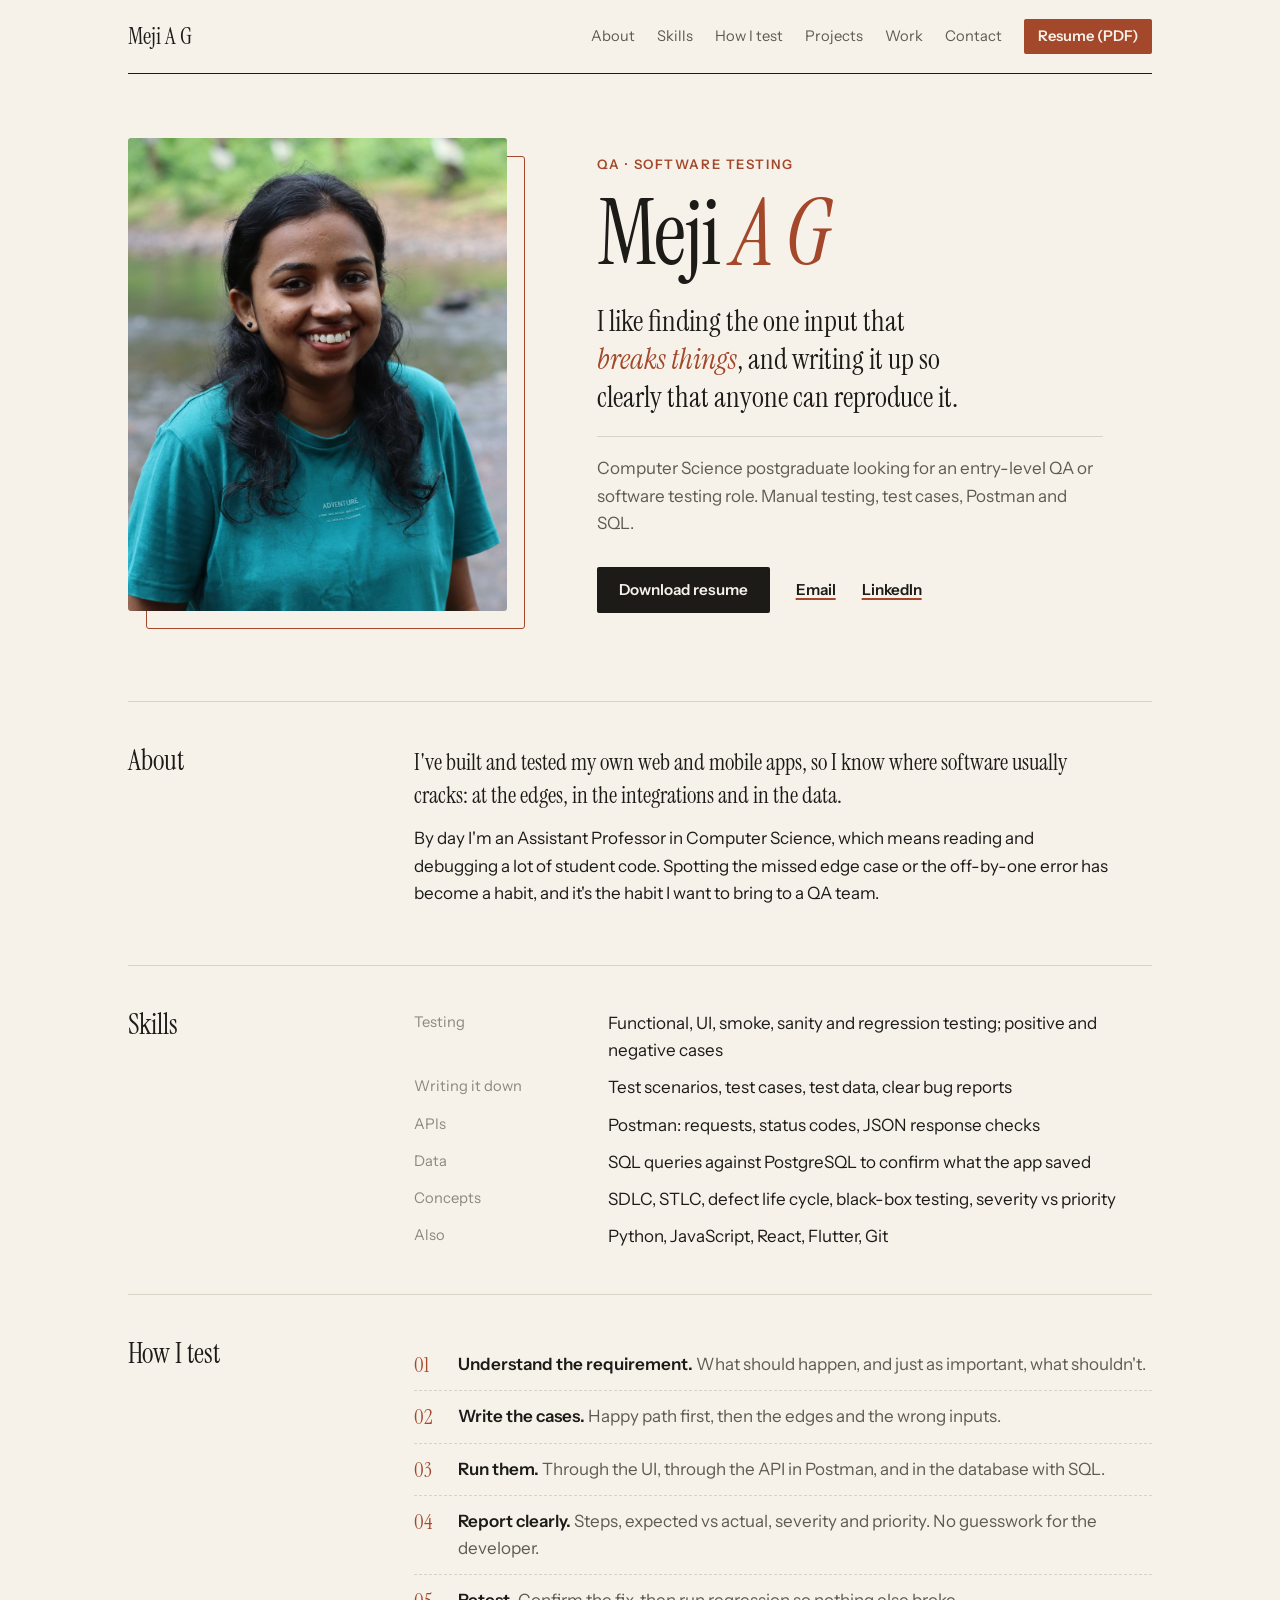
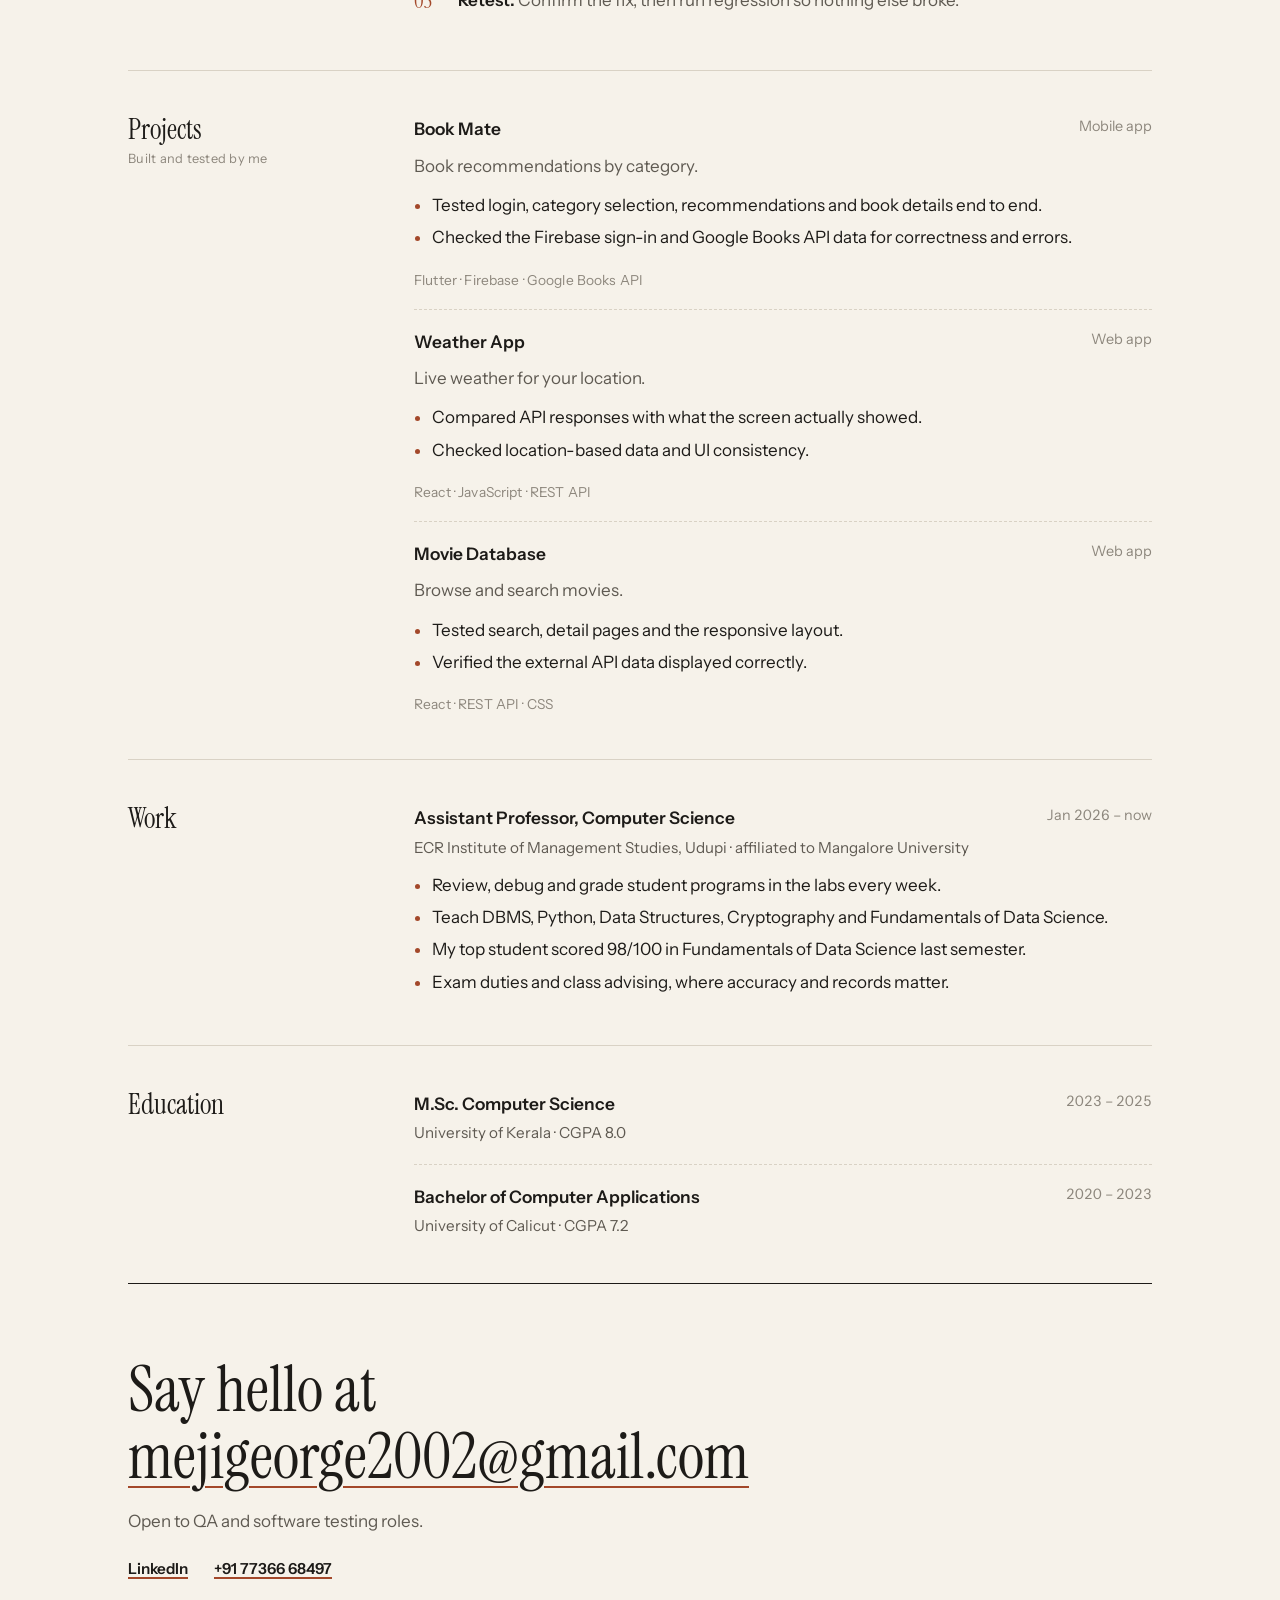
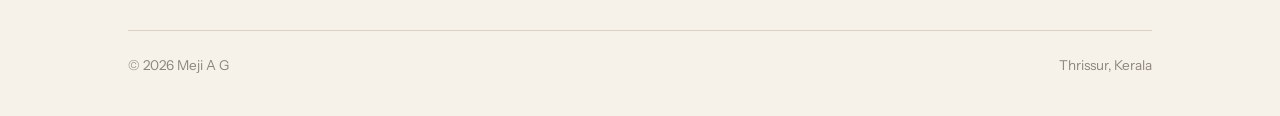
==== portfolio/qa/index.html @ 7266abde "Add portfolio site" ====
<!doctype html>
<html lang="en">
<head>
<meta charset="utf-8">
<meta name="viewport" content="width=device-width, initial-scale=1">
<title>Meji A G — QA / Software Tester</title>
<meta name="description" content="Meji A G: manual testing, test cases, bug reporting and API testing with Postman.">
<meta property="og:title" content="Meji A G — QA / Software Tester">
<meta property="og:description" content="Meji A G: manual testing, test cases, bug reporting and API testing with Postman.">
<meta property="og:image" content="../assets/img/meji.jpg">
<link rel="preconnect" href="https://fonts.googleapis.com">
<link rel="preconnect" href="https://fonts.gstatic.com" crossorigin>
<link href="https://fonts.googleapis.com/css2?family=Instrument+Sans:wght@400;600&family=Instrument+Serif:ital@0;1&display=swap" rel="stylesheet">
<link rel="stylesheet" href="../assets/style.css">
</head>
<body data-role="qa">
<div class="page">

<header class="top">
  <a class="name" href="../">Meji A G</a>
  <nav><a href="#about">About</a><a href="#skills">Skills</a><a href="#process">How I test</a><a href="#projects">Projects</a><a href="#work">Work</a><a href="#contact">Contact</a><a class="cv" href="Meji_A_G_QA_Resume.pdf" download>Resume (PDF)</a></nav>
</header>

<section class="intro">
  <figure>
    <img src="../assets/img/meji.jpg" alt="Meji A G smiling, standing outdoors by a river" width="960" height="1200">
  </figure>
  <div>
    <div class="role-line">QA &middot; Software Testing</div>
    <h1>Meji <i>A&nbsp;G</i></h1>
    <p class="say">I like finding the one input that <i>breaks things</i>, and writing it up so clearly that anyone can reproduce it.</p>
    <p class="plain">Computer Science postgraduate looking for an entry-level QA or software testing role. Manual testing, test cases, Postman and SQL.</p>
    <div class="links">
      <a class="solid" href="Meji_A_G_QA_Resume.pdf" download>Download resume</a>
      <a href="mailto:mejigeorge2002@gmail.com">Email</a>
      <a href="https://www.linkedin.com/in/meji-a-g-a272aa200/" target="_blank" rel="noopener">LinkedIn</a>
    </div>
  </div>
</section>

<section class="row" id="about">
  <h2>About</h2>
  <div class="body">
      <p class="lede">I've built and tested my own web and mobile apps, so I know where software usually cracks: at the edges, in the integrations and in the data.</p>
      <p>By day I'm an Assistant Professor in Computer Science, which means reading and debugging a lot of student code. Spotting the missed edge case or the off-by-one error has become a habit, and it's the habit I want to bring to a QA team.</p></div>
</section>

<section class="row" id="skills">
  <h2>Skills</h2>
  <div class="body"><dl class="skills"><dt>Testing</dt><dd>Functional, UI, smoke, sanity and regression testing; positive and negative cases</dd><dt>Writing it down</dt><dd>Test scenarios, test cases, test data, clear bug reports</dd><dt>APIs</dt><dd>Postman: requests, status codes, JSON response checks</dd><dt>Data</dt><dd>SQL queries against PostgreSQL to confirm what the app saved</dd><dt>Concepts</dt><dd>SDLC, STLC, defect life cycle, black-box testing, severity vs priority</dd><dt>Also</dt><dd>Python, JavaScript, React, Flutter, Git</dd></dl></div>
</section>

<section class="row" id="process">
  <h2>How I test</h2>
  <div class="body"><ol class="numbered"><li><div><b>Understand the requirement.</b> <span>What should happen, and just as important, what shouldn't.</span></div></li><li><div><b>Write the cases.</b> <span>Happy path first, then the edges and the wrong inputs.</span></div></li><li><div><b>Run them.</b> <span>Through the UI, through the API in Postman, and in the database with SQL.</span></div></li><li><div><b>Report clearly.</b> <span>Steps, expected vs actual, severity and priority. No guesswork for the developer.</span></div></li><li><div><b>Retest.</b> <span>Confirm the fix, then run regression so nothing else broke.</span></div></li></ol></div>
</section>

<section class="row" id="projects">
  <h2>Projects<small>Built and tested by me</small></h2>
  <div class="body"><div class="entry"><h3>Book Mate</h3><span class="when">Mobile app</span><div class="detail"><p>Book recommendations by category.</p></div><ul><li>Tested login, category selection, recommendations and book details end to end.</li><li>Checked the Firebase sign-in and Google Books API data for correctness and errors.</li></ul><div class="stack">Flutter &middot; Firebase &middot; Google Books API</div></div><div class="entry"><h3>Weather App</h3><span class="when">Web app</span><div class="detail"><p>Live weather for your location.</p></div><ul><li>Compared API responses with what the screen actually showed.</li><li>Checked location-based data and UI consistency.</li></ul><div class="stack">React &middot; JavaScript &middot; REST API</div></div><div class="entry"><h3>Movie Database</h3><span class="when">Web app</span><div class="detail"><p>Browse and search movies.</p></div><ul><li>Tested search, detail pages and the responsive layout.</li><li>Verified the external API data displayed correctly.</li></ul><div class="stack">React &middot; REST API &middot; CSS</div></div></div>
</section>

<section class="row" id="work">
  <h2>Work</h2>
  <div class="body"><div class="entry"><h3>Assistant Professor, Computer Science</h3><span class="when">Jan 2026 &ndash; now</span><div class="where">ECR Institute of Management Studies, Udupi &middot; affiliated to Mangalore University</div><ul><li>Review, debug and grade student programs in the labs every week.</li><li>Teach DBMS, Python, Data Structures, Cryptography and Fundamentals of Data Science.</li><li>My top student scored 98/100 in Fundamentals of Data Science last semester.</li><li>Exam duties and class advising, where accuracy and records matter.</li></ul></div></div>
</section>

<section class="row" id="education">
  <h2>Education</h2>
  <div class="body"><div class="entry"><h3>M.Sc. Computer Science</h3><span class="when">2023 &ndash; 2025</span><div class="where">University of Kerala &middot; CGPA 8.0</div></div><div class="entry"><h3>Bachelor of Computer Applications</h3><span class="when">2020 &ndash; 2023</span><div class="where">University of Calicut &middot; CGPA 7.2</div></div></div>
</section>

<section class="contact" id="contact">
  <h2>Say hello at<br><a href="mailto:mejigeorge2002@gmail.com">mejigeorge2002@gmail.com</a></h2>
  <p>Open to QA and software testing roles.</p>
  <div class="links">
    <a href="https://www.linkedin.com/in/meji-a-g-a272aa200/" target="_blank" rel="noopener">LinkedIn</a>
    <a href="tel:+917736668497">+91 77366 68497</a>
  </div>
</section>

<footer><span>&copy; <span class="year"></span> Meji A G</span><span>Thrissur, Kerala</span></footer>
</div>
<script src="../assets/site.js"></script>
</body>
</html>
---- portfolio/assets/style.css ----
/* Meji A G — personal site. One stylesheet for all profiles; accent set by <body data-role> */
:root {
  --paper: #f6f2ea;
  --ink: #1d1b18;
  --soft: #5f5a52;
  --faint: #8d877d;
  --rule: #d9d2c5;
  --accent: #2f5d50;
  --serif: "Instrument Serif", "Iowan Old Style", Georgia, serif;
  --sans: "Instrument Sans", "Helvetica Neue", Arial, sans-serif;
}
body[data-role="qa"]  { --accent: #a3482a; }
body[data-role="swe"] { --accent: #2d4a85; }

@media (prefers-color-scheme: dark) {
  :root { --paper: #171614; --ink: #ece6dc; --soft: #b3ab9f; --faint: #857e73; --rule: #34302b; --accent: #8fc2b1; }
  body[data-role="qa"]  { --accent: #e59473; }
  body[data-role="swe"] { --accent: #9db4ec; }
}

* { box-sizing: border-box; }
html { scroll-behavior: smooth; scroll-padding-top: 96px; }
body {
  margin: 0; background: var(--paper); color: var(--ink);
  font-family: var(--sans); font-size: 17px; line-height: 1.6;
  -webkit-font-smoothing: antialiased;
}
a { color: inherit; text-decoration-color: var(--accent); text-decoration-thickness: 1.5px; text-underline-offset: 3px; }
a:hover { color: var(--accent); }
.page { max-width: 1080px; margin: 0 auto; padding: 0 28px; }

/* ---------- Top bar ---------- */
.top {
  position: sticky; top: 0; z-index: 10; background: var(--paper);
  display: flex; justify-content: space-between; align-items: center; gap: 20px;
  padding: 18px 0; border-bottom: 1px solid var(--ink);
}
.top .name { font-family: var(--serif); font-size: 1.45rem; text-decoration: none; white-space: nowrap; }
.top nav { display: flex; align-items: center; gap: 22px; font-size: .92rem; }
.top nav a { text-decoration: none; color: var(--soft); white-space: nowrap; }
.top nav a:hover { color: var(--accent); }
.top nav a.cv {
  color: var(--paper); background: var(--accent); font-weight: 600;
  padding: 6px 14px; border-radius: 2px;
}
.top nav a.cv:hover { color: var(--paper); background: var(--ink); }

/* ---------- Intro ---------- */
.intro, .landing { display: grid; grid-template-columns: 5fr 7fr; gap: 72px; padding: 64px 0 72px; align-items: center; }
.landing { min-height: calc(100vh - 140px); padding: 40px 0; }
.intro figure, .landing figure { margin: 0 18px 18px 0; position: relative; isolation: isolate; }
/* thin offset frame behind the photo */
.intro figure::before, .landing figure::before {
  content: ""; position: absolute; inset: 18px -18px -18px 18px; z-index: -1;
  border: 1px solid var(--accent); border-radius: 3px;
}
.intro img, .landing img {
  display: block; width: 100%; height: auto; aspect-ratio: 4 / 5; object-fit: cover;
  border-radius: 3px; filter: saturate(.95);
}
.role-line { font-size: .82rem; color: var(--accent); font-weight: 600; letter-spacing: .12em; text-transform: uppercase; margin-bottom: 16px; }
.intro h1, .landing h1 {
  font-family: var(--serif); font-weight: 400; font-size: clamp(3rem, 7.4vw, 5.6rem);
  line-height: .95; letter-spacing: -.02em; margin: 0 0 26px;
}
.intro h1 i, .landing h1 i { color: var(--accent); }
.intro .say, .landing .say { font-family: var(--serif); font-size: clamp(1.35rem, 2.4vw, 1.8rem); line-height: 1.32; margin: 0 0 20px; max-width: 28ch; }
.intro .say i { color: var(--accent); }
.intro p.plain { color: var(--soft); margin: 0 0 30px; max-width: 46ch; padding-top: 18px; border-top: 1px solid var(--rule); }
.links { display: flex; flex-wrap: wrap; align-items: center; gap: 10px 26px; font-size: .95rem; }
.links a { font-weight: 600; }
.links a.solid {
  background: var(--ink); color: var(--paper); text-decoration: none;
  padding: 11px 22px; border-radius: 2px;
}
.links a.solid:hover { background: var(--accent); color: var(--paper); }

/* ---------- Rows: label on the left, content on the right ---------- */
.row { display: grid; grid-template-columns: 3fr 9fr; gap: 40px; padding: 44px 0; border-top: 1px solid var(--rule); }
.row > h2 {
  font-family: var(--serif); font-weight: 400; font-size: 1.75rem; line-height: 1.1; margin: 0;
  position: sticky; top: 100px; align-self: start;
}
.row > h2 small { display: block; font-family: var(--sans); font-size: .8rem; color: var(--faint); margin-top: 6px; letter-spacing: .02em; }
.row .body > *:first-child { margin-top: 0; }
.row p { margin: 0 0 14px; max-width: 64ch; }
.lede { font-family: var(--serif); font-size: 1.45rem; line-height: 1.4; }

/* Entries (jobs, projects, subjects, degrees) */
.entry { display: grid; grid-template-columns: 1fr auto; gap: 4px 24px; padding: 18px 0; border-bottom: 1px dashed var(--rule); }
.entry:first-child { padding-top: 0; }
.entry:last-child { border-bottom: 0; padding-bottom: 0; }
.entry h3 { font-size: 1.08rem; font-weight: 600; margin: 0; }
.entry .when { color: var(--faint); font-size: .9rem; white-space: nowrap; font-variant-numeric: tabular-nums; }
.entry .where { grid-column: 1 / -1; color: var(--soft); font-size: .95rem; }
.entry .detail { grid-column: 1 / -1; margin-top: 6px; }
.entry .detail p { color: var(--soft); margin: 0; }
.entry ul { grid-column: 1 / -1; margin: 8px 0 0; padding-left: 18px; }
.entry li { margin-bottom: 5px; }
.entry li::marker { color: var(--accent); }
.stack { grid-column: 1 / -1; font-size: .86rem; color: var(--faint); margin-top: 8px; letter-spacing: .01em; }

/* Pull quote / result */
.result { margin: 28px 0 0; padding-left: 22px; border-left: 3px solid var(--accent); }
.result b { font-family: var(--serif); font-weight: 400; font-size: 3.2rem; line-height: 1; color: var(--accent); display: block; }
.result span { color: var(--soft); }

/* Definition lists for skills */
dl.skills { display: grid; grid-template-columns: 170px 1fr; gap: 10px 24px; margin: 0; }
dl.skills dt { color: var(--faint); font-size: .92rem; padding-top: 1px; }
dl.skills dd { margin: 0; }

/* Numbered process / approach */
ol.numbered { list-style: none; counter-reset: n; margin: 0; padding: 0; }
ol.numbered li { counter-increment: n; display: grid; grid-template-columns: 44px 1fr; padding: 12px 0; border-bottom: 1px dashed var(--rule); }
ol.numbered li:last-child { border-bottom: 0; }
ol.numbered li::before { content: counter(n, decimal-leading-zero); font-family: var(--serif); font-size: 1.3rem; color: var(--accent); line-height: 1.3; }
ol.numbered b { font-weight: 600; }
ol.numbered span { color: var(--soft); }

/* Contact */
.contact { padding: 72px 0 48px; border-top: 1px solid var(--ink); }
.contact h2 { font-family: var(--serif); font-weight: 400; font-size: clamp(1.7rem, 6vw, 4rem); line-height: 1.05; margin: 0 0 18px; overflow-wrap: anywhere; }
.contact h2 a { text-decoration-thickness: 2px; text-underline-offset: 8px; }
.contact p { color: var(--soft); margin: 0 0 22px; }
footer { padding: 24px 0 40px; border-top: 1px solid var(--rule); color: var(--faint); font-size: .85rem; display: flex; justify-content: space-between; gap: 12px; flex-wrap: wrap; }
footer a { color: var(--soft); }

/* ---------- Landing ---------- */
.paths { margin-top: 36px; border-top: 1px solid var(--ink); }
.paths a { display: grid; grid-template-columns: 1fr auto; gap: 2px 16px; padding: 20px 0; border-bottom: 1px solid var(--rule); text-decoration: none; }
.paths a b { font-family: var(--serif); font-weight: 400; font-size: 2rem; line-height: 1.1; transition: color .2s; }
.paths a span { grid-column: 1; color: var(--soft); font-size: .95rem; }
.paths a em { grid-row: 1 / span 2; grid-column: 2; align-self: center; font-style: normal; font-size: 1.5rem; color: var(--accent); transition: transform .2s; }
.paths a:hover em { transform: translateX(6px); }
.paths a:hover b { color: var(--accent); }

/* ---------- Small screens ---------- */
@media (max-width: 820px) {
  html { scroll-padding-top: 76px; }
  .page { padding: 0 18px; }
  .top { padding: 14px 0; }
  .top nav a:not(.cv):not(.keep) { display: none; }
  .intro, .landing { grid-template-columns: 1fr; gap: 30px; padding: 30px 0 44px; min-height: 0; }
  .intro figure, .landing figure { margin: 0 10px 10px 0; }
  .intro figure::before, .landing figure::before { inset: 10px -10px -10px 10px; }
  .intro img, .landing img { aspect-ratio: 1 / 1; object-position: 50% 22%; }
  .row { grid-template-columns: 1fr; gap: 16px; padding: 36px 0; }
  .row > h2 { position: static; }
  dl.skills { grid-template-columns: 1fr; gap: 2px; }
  dl.skills dd { margin-bottom: 10px; }
  .entry { grid-template-columns: 1fr; }
  .entry .when { order: -1; }
  .paths a b { font-size: 1.7rem; }
}
@media print { .top { position: static; } .top nav { display: none; } .row > h2 { position: static; } }
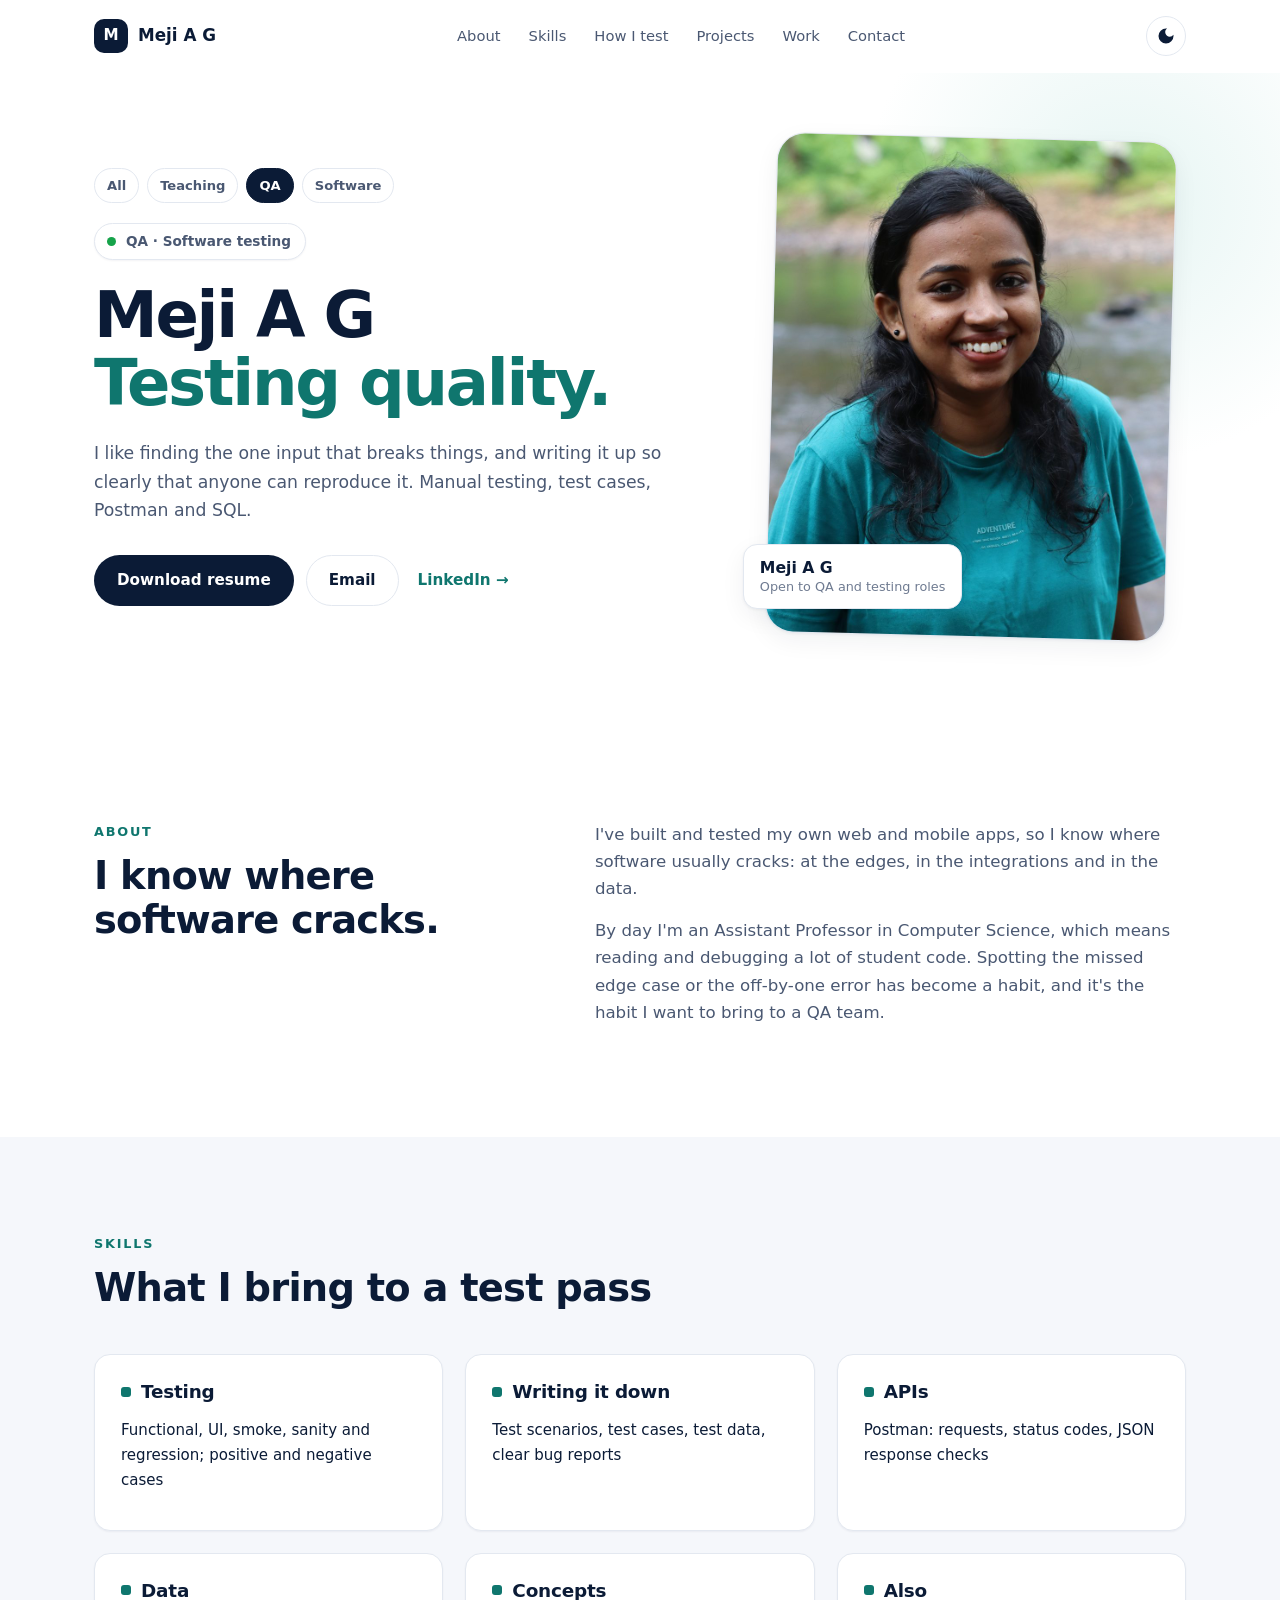
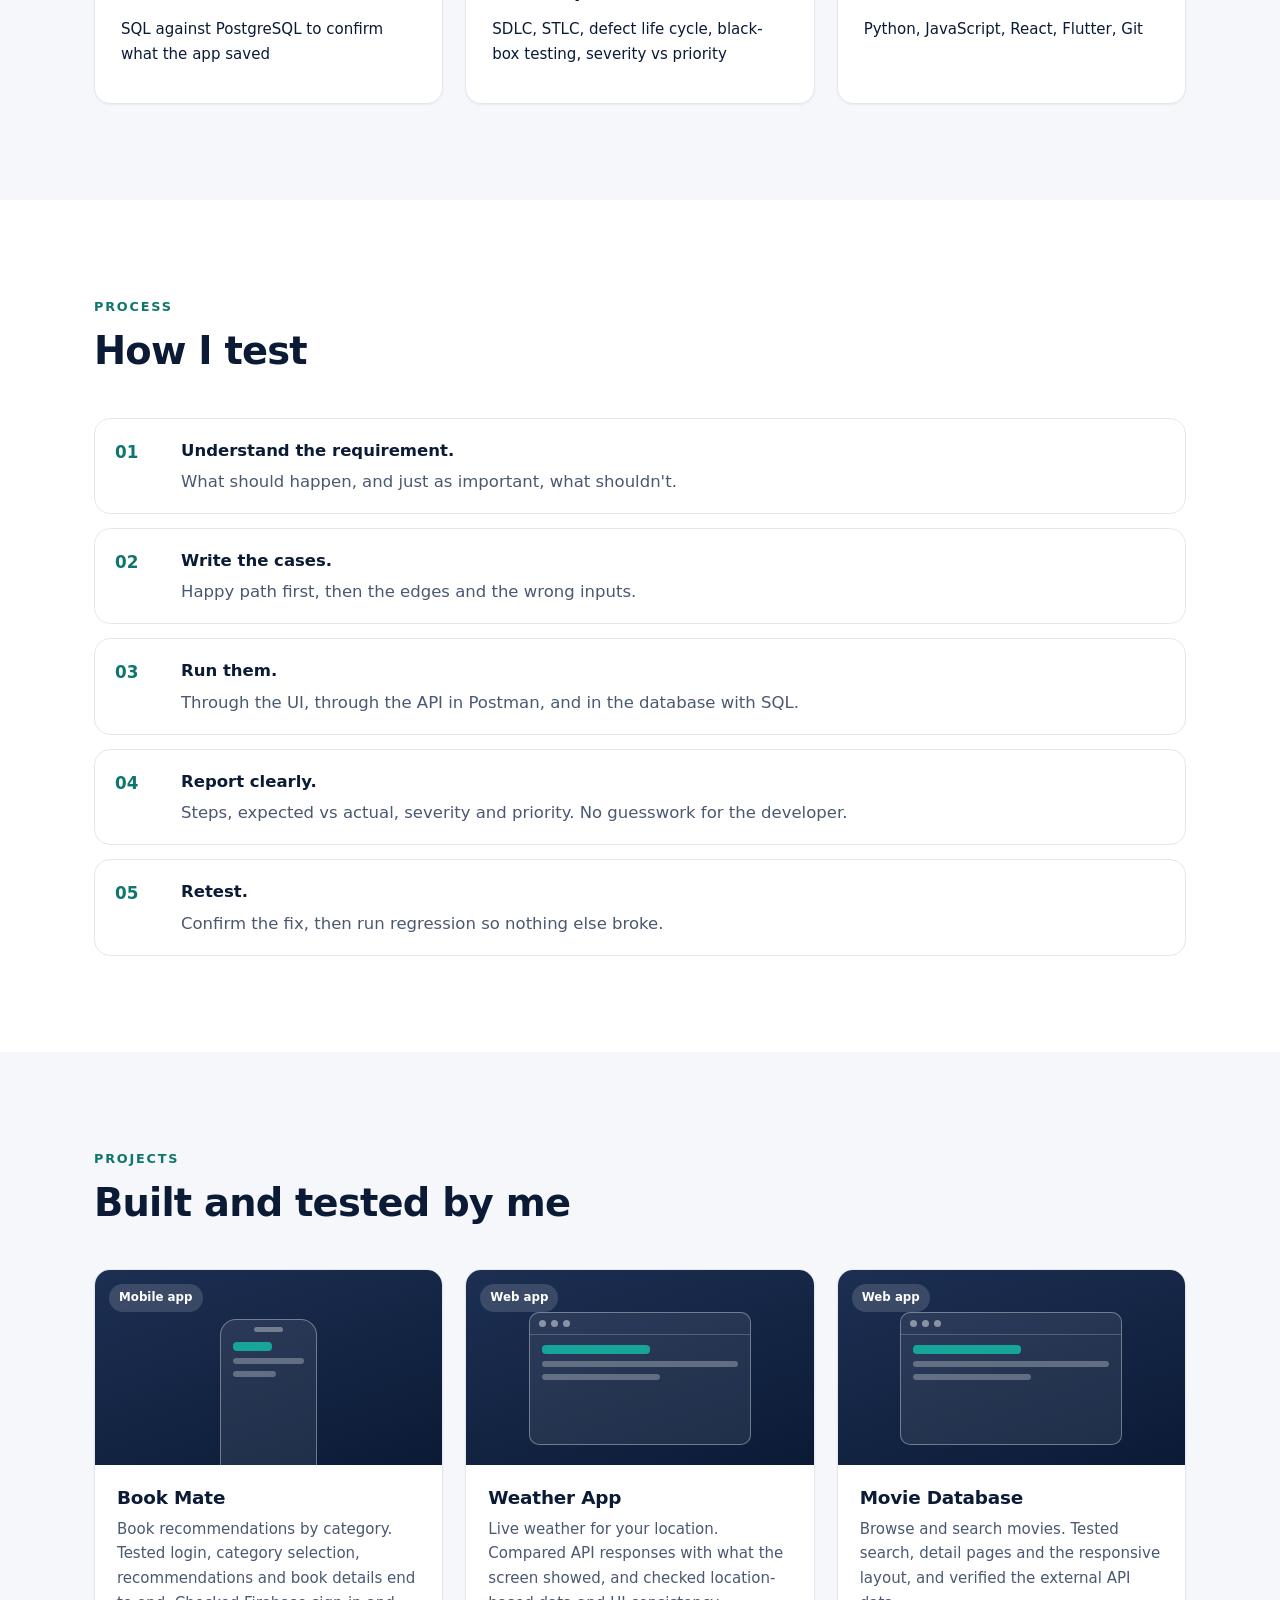
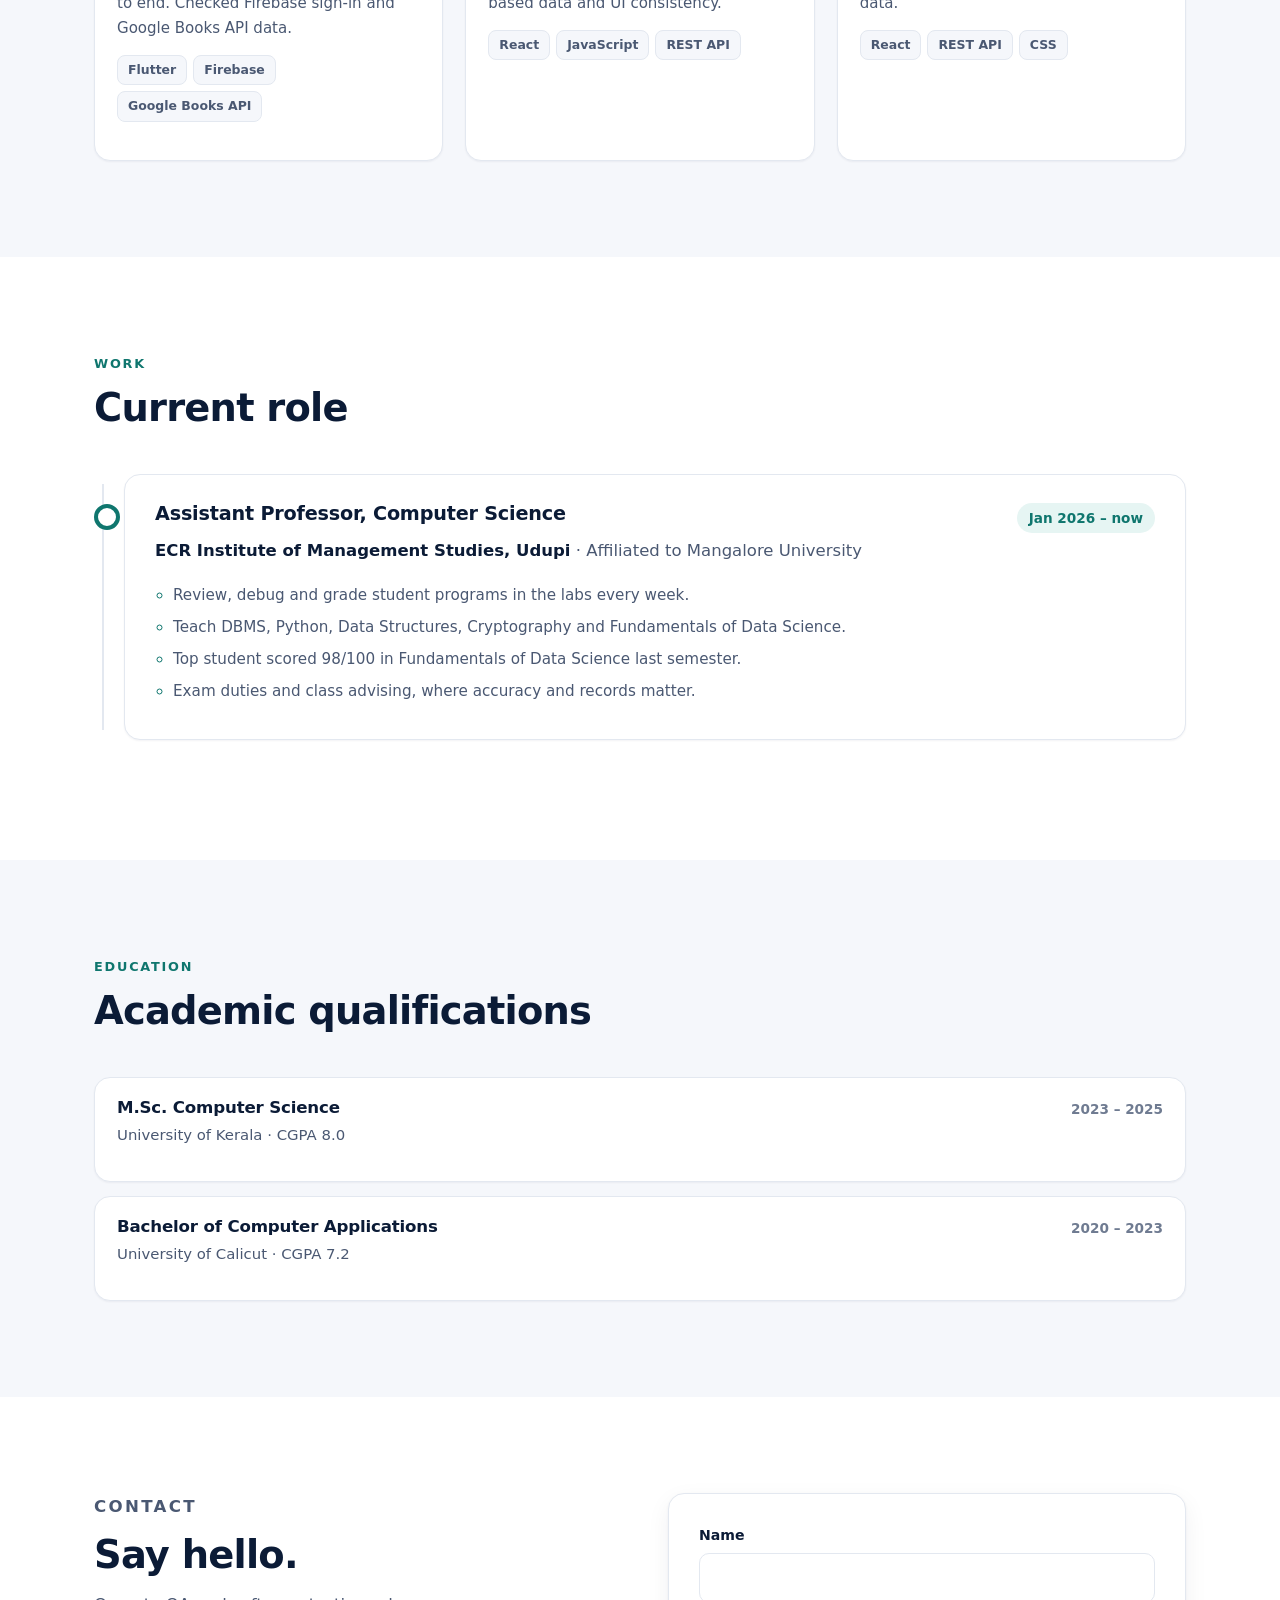
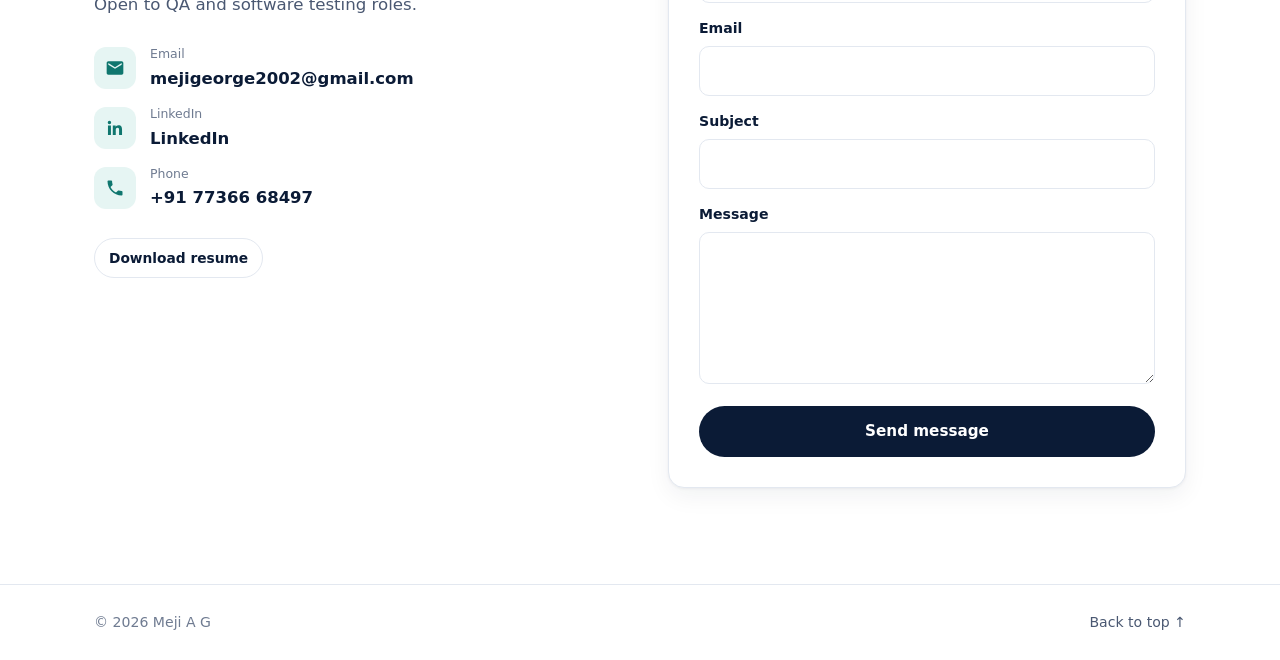
==== commit ee3f273b: "Revamp portfolio site with new layout and styling; implement theme toggle functionality and enhance " ====
--- a/portfolio/qa/index.html
+++ b/portfolio/qa/index.html
@@ -1,5 +1,5 @@
 <!doctype html>
-<html lang="en">
+<html lang="en" data-theme="light">
 <head>
 <meta charset="utf-8">
 <meta name="viewport" content="width=device-width, initial-scale=1">
@@ -8,79 +8,174 @@
 <meta property="og:title" content="Meji A G — QA / Software Tester">
 <meta property="og:description" content="Meji A G: manual testing, test cases, bug reporting and API testing with Postman.">
 <meta property="og:image" content="../assets/img/meji.jpg">
+<meta name="theme-color" content="#0b1b36">
 <link rel="preconnect" href="https://fonts.googleapis.com">
 <link rel="preconnect" href="https://fonts.gstatic.com" crossorigin>
-<link href="https://fonts.googleapis.com/css2?family=Instrument+Sans:wght@400;600&family=Instrument+Serif:ital@0;1&display=swap" rel="stylesheet">
-<link rel="stylesheet" href="../assets/style.css">
+<link href="https://fonts.googleapis.com/css2?family=Plus+Jakarta+Sans:wght@400;500;600;700;800&display=swap" rel="stylesheet">
+<link rel="stylesheet" href="../assets/styles.css">
 </head>
-<body data-role="qa">
-<div class="page">
-
-<header class="top">
-  <a class="name" href="../">Meji A G</a>
-  <nav><a href="#about">About</a><a href="#skills">Skills</a><a href="#process">How I test</a><a href="#projects">Projects</a><a href="#work">Work</a><a href="#contact">Contact</a><a class="cv" href="Meji_A_G_QA_Resume.pdf" download>Resume (PDF)</a></nav>
+<body>
+<a class="skip" href="#main">Skip to content</a>
+<header class="nav" id="top">
+  <div class="container nav-inner">
+    <a class="brand" href="../"><span class="brand-mark">M</span>Meji A G</a>
+    <nav aria-label="Primary">
+      <ul class="nav-links" id="nav-links">
+        <li><a href="#about">About</a></li>
+        <li><a href="#skills">Skills</a></li>
+        <li><a href="#process">How I test</a></li>
+        <li><a href="#projects">Projects</a></li>
+        <li><a href="#work">Work</a></li>
+        <li><a href="#contact">Contact</a></li>
+      </ul>
+    </nav>
+    <div class="nav-actions">
+      <button class="icon-btn" id="theme-toggle" type="button" aria-label="Switch to dark mode">
+        <svg class="sun" viewBox="0 0 24 24" aria-hidden="true"><path d="M12 7a5 5 0 1 0 0 10 5 5 0 0 0 0-10zM2 13h2a1 1 0 0 0 0-2H2a1 1 0 0 0 0 2zm18 0h2a1 1 0 0 0 0-2h-2a1 1 0 0 0 0 2zM11 2v2a1 1 0 0 0 2 0V2a1 1 0 0 0-2 0zm0 18v2a1 1 0 0 0 2 0v-2a1 1 0 0 0-2 0zM5.99 4.58a1 1 0 0 0-1.41 1.41l1.06 1.06a1 1 0 0 0 1.41-1.41L5.99 4.58zm12.37 12.37a1 1 0 0 0-1.41 1.41l1.06 1.06a1 1 0 0 0 1.41-1.41l-1.06-1.06zm1.06-10.96a1 1 0 0 0-1.41-1.41l-1.06 1.06a1 1 0 0 0 1.41 1.41l1.06-1.06zM7.05 18.36a1 1 0 0 0-1.41-1.41l-1.06 1.06a1 1 0 0 0 1.41 1.41l1.06-1.06z"/></svg>
+        <svg class="moon" viewBox="0 0 24 24" aria-hidden="true"><path d="M12 3a9 9 0 1 0 9 9c0-.46-.04-.92-.1-1.36a5.39 5.39 0 0 1-4.4 2.26 5.4 5.4 0 0 1-3.14-9.8c-.44-.06-.9-.1-1.36-.1z"/></svg>
+      </button>
+      <button class="icon-btn menu-btn" id="menu-btn" type="button" aria-label="Open menu" aria-expanded="false" aria-controls="nav-links">
+        <svg viewBox="0 0 24 24" aria-hidden="true"><path d="M3 6h18v2H3zm0 5h18v2H3zm0 5h18v2H3z"/></svg>
+      </button>
+    </div>
+  </div>
 </header>
-
-<section class="intro">
-  <figure>
-    <img src="../assets/img/meji.jpg" alt="Meji A G smiling, standing outdoors by a river" width="960" height="1200">
-  </figure>
-  <div>
-    <div class="role-line">QA &middot; Software Testing</div>
-    <h1>Meji <i>A&nbsp;G</i></h1>
-    <p class="say">I like finding the one input that <i>breaks things</i>, and writing it up so clearly that anyone can reproduce it.</p>
-    <p class="plain">Computer Science postgraduate looking for an entry-level QA or software testing role. Manual testing, test cases, Postman and SQL.</p>
-    <div class="links">
-      <a class="solid" href="Meji_A_G_QA_Resume.pdf" download>Download resume</a>
-      <a href="mailto:mejigeorge2002@gmail.com">Email</a>
-      <a href="https://www.linkedin.com/in/meji-a-g-a272aa200/" target="_blank" rel="noopener">LinkedIn</a>
+<main id="main">
+<section class="hero">
+  <div class="container hero-grid">
+    <div class="hero-copy">
+      <nav class="role-switch" aria-label="Portfolios">
+        <a href="../">All</a>
+        <a href="../teaching/">Teaching</a>
+        <a class="is-current" href="./" aria-current="page">QA</a>
+        <a href="../software-engineer/">Software</a>
+      </nav>
+      <p class="availability"><span class="pulse" aria-hidden="true"></span>QA · Software testing</p>
+      <h1>Meji A G<br><span>Testing quality.</span></h1>
+      <p class="hero-sub">I like finding the one input that breaks things, and writing it up so clearly that anyone can reproduce it. Manual testing, test cases, Postman and SQL.</p>
+      <div class="hero-ctas">
+        <a class="btn btn-primary" href="Meji_A_G_QA_Resume.pdf" download>Download resume</a>
+        <a class="btn btn-outline" href="mailto:mejigeorge2002@gmail.com">Email</a>
+        <a class="btn btn-text" href="https://www.linkedin.com/in/meji-a-g-a272aa200/" target="_blank" rel="noopener">LinkedIn &rarr;</a>
+      </div>
+    </div>
+    <div class="hero-photo">
+      <div class="photo-frame"><img src="../assets/img/meji.jpg" alt="Portrait of Meji A G" width="960" height="1200"></div>
+      <div class="photo-card"><strong>Meji A G</strong><span>Open to QA and testing roles</span></div>
     </div>
   </div>
 </section>
 
-<section class="row" id="about">
-  <h2>About</h2>
-  <div class="body">
-      <p class="lede">I've built and tested my own web and mobile apps, so I know where software usually cracks: at the edges, in the integrations and in the data.</p>
-      <p>By day I'm an Assistant Professor in Computer Science, which means reading and debugging a lot of student code. Spotting the missed edge case or the off-by-one error has become a habit, and it's the habit I want to bring to a QA team.</p></div>
-</section>
-
-<section class="row" id="skills">
-  <h2>Skills</h2>
-  <div class="body"><dl class="skills"><dt>Testing</dt><dd>Functional, UI, smoke, sanity and regression testing; positive and negative cases</dd><dt>Writing it down</dt><dd>Test scenarios, test cases, test data, clear bug reports</dd><dt>APIs</dt><dd>Postman: requests, status codes, JSON response checks</dd><dt>Data</dt><dd>SQL queries against PostgreSQL to confirm what the app saved</dd><dt>Concepts</dt><dd>SDLC, STLC, defect life cycle, black-box testing, severity vs priority</dd><dt>Also</dt><dd>Python, JavaScript, React, Flutter, Git</dd></dl></div>
-</section>
-
-<section class="row" id="process">
-  <h2>How I test</h2>
-  <div class="body"><ol class="numbered"><li><div><b>Understand the requirement.</b> <span>What should happen, and just as important, what shouldn't.</span></div></li><li><div><b>Write the cases.</b> <span>Happy path first, then the edges and the wrong inputs.</span></div></li><li><div><b>Run them.</b> <span>Through the UI, through the API in Postman, and in the database with SQL.</span></div></li><li><div><b>Report clearly.</b> <span>Steps, expected vs actual, severity and priority. No guesswork for the developer.</span></div></li><li><div><b>Retest.</b> <span>Confirm the fix, then run regression so nothing else broke.</span></div></li></ol></div>
-</section>
-
-<section class="row" id="projects">
-  <h2>Projects<small>Built and tested by me</small></h2>
-  <div class="body"><div class="entry"><h3>Book Mate</h3><span class="when">Mobile app</span><div class="detail"><p>Book recommendations by category.</p></div><ul><li>Tested login, category selection, recommendations and book details end to end.</li><li>Checked the Firebase sign-in and Google Books API data for correctness and errors.</li></ul><div class="stack">Flutter &middot; Firebase &middot; Google Books API</div></div><div class="entry"><h3>Weather App</h3><span class="when">Web app</span><div class="detail"><p>Live weather for your location.</p></div><ul><li>Compared API responses with what the screen actually showed.</li><li>Checked location-based data and UI consistency.</li></ul><div class="stack">React &middot; JavaScript &middot; REST API</div></div><div class="entry"><h3>Movie Database</h3><span class="when">Web app</span><div class="detail"><p>Browse and search movies.</p></div><ul><li>Tested search, detail pages and the responsive layout.</li><li>Verified the external API data displayed correctly.</li></ul><div class="stack">React &middot; REST API &middot; CSS</div></div></div>
-</section>
-
-<section class="row" id="work">
-  <h2>Work</h2>
-  <div class="body"><div class="entry"><h3>Assistant Professor, Computer Science</h3><span class="when">Jan 2026 &ndash; now</span><div class="where">ECR Institute of Management Studies, Udupi &middot; affiliated to Mangalore University</div><ul><li>Review, debug and grade student programs in the labs every week.</li><li>Teach DBMS, Python, Data Structures, Cryptography and Fundamentals of Data Science.</li><li>My top student scored 98/100 in Fundamentals of Data Science last semester.</li><li>Exam duties and class advising, where accuracy and records matter.</li></ul></div></div>
-</section>
-
-<section class="row" id="education">
-  <h2>Education</h2>
-  <div class="body"><div class="entry"><h3>M.Sc. Computer Science</h3><span class="when">2023 &ndash; 2025</span><div class="where">University of Kerala &middot; CGPA 8.0</div></div><div class="entry"><h3>Bachelor of Computer Applications</h3><span class="when">2020 &ndash; 2023</span><div class="where">University of Calicut &middot; CGPA 7.2</div></div></div>
-</section>
-
-<section class="contact" id="contact">
-  <h2>Say hello at<br><a href="mailto:mejigeorge2002@gmail.com">mejigeorge2002@gmail.com</a></h2>
-  <p>Open to QA and software testing roles.</p>
-  <div class="links">
-    <a href="https://www.linkedin.com/in/meji-a-g-a272aa200/" target="_blank" rel="noopener">LinkedIn</a>
-    <a href="tel:+917736668497">+91 77366 68497</a>
+<section class="section" id="about">
+  <div class="container about-grid reveal">
+    <div><p class="eyebrow">About</p><h2>I know where software cracks.</h2></div>
+    <div class="about-body">
+      <p>I've built and tested my own web and mobile apps, so I know where software usually cracks: at the edges, in the integrations and in the data.</p>
+      <p>By day I'm an Assistant Professor in Computer Science, which means reading and debugging a lot of student code. Spotting the missed edge case or the off-by-one error has become a habit, and it's the habit I want to bring to a QA team.</p>
+    </div>
   </div>
 </section>
 
-<footer><span>&copy; <span class="year"></span> Meji A G</span><span>Thrissur, Kerala</span></footer>
-</div>
-<script src="../assets/site.js"></script>
+<section class="section section-tint" id="skills">
+  <div class="container">
+    <div class="section-head reveal"><p class="eyebrow">Skills</p><h2>What I bring to a test pass</h2></div>
+    <div class="skills-grid">
+      <article class="card skill-card reveal"><h3><span class="dot"></span>Testing</h3><ul class="skill-list"><li><span>Functional, UI, smoke, sanity and regression; positive and negative cases</span></li></ul></article>
+      <article class="card skill-card reveal"><h3><span class="dot"></span>Writing it down</h3><ul class="skill-list"><li><span>Test scenarios, test cases, test data, clear bug reports</span></li></ul></article>
+      <article class="card skill-card reveal"><h3><span class="dot"></span>APIs</h3><ul class="skill-list"><li><span>Postman: requests, status codes, JSON response checks</span></li></ul></article>
+      <article class="card skill-card reveal"><h3><span class="dot"></span>Data</h3><ul class="skill-list"><li><span>SQL against PostgreSQL to confirm what the app saved</span></li></ul></article>
+      <article class="card skill-card reveal"><h3><span class="dot"></span>Concepts</h3><ul class="skill-list"><li><span>SDLC, STLC, defect life cycle, black-box testing, severity vs priority</span></li></ul></article>
+      <article class="card skill-card reveal"><h3><span class="dot"></span>Also</h3><ul class="skill-list"><li><span>Python, JavaScript, React, Flutter, Git</span></li></ul></article>
+    </div>
+  </div>
+</section>
+
+<section class="section" id="process">
+  <div class="container">
+    <div class="section-head reveal"><p class="eyebrow">Process</p><h2>How I test</h2></div>
+    <ol class="steps">
+      <li><div><b>Understand the requirement.</b><span>What should happen, and just as important, what shouldn't.</span></div></li>
+      <li><div><b>Write the cases.</b><span>Happy path first, then the edges and the wrong inputs.</span></div></li>
+      <li><div><b>Run them.</b><span>Through the UI, through the API in Postman, and in the database with SQL.</span></div></li>
+      <li><div><b>Report clearly.</b><span>Steps, expected vs actual, severity and priority. No guesswork for the developer.</span></div></li>
+      <li><div><b>Retest.</b><span>Confirm the fix, then run regression so nothing else broke.</span></div></li>
+    </ol>
+  </div>
+</section>
+
+<section class="section section-tint" id="projects">
+  <div class="container">
+    <div class="section-head reveal"><p class="eyebrow">Projects</p><h2>Built and tested by me</h2></div>
+    <div class="project-grid">
+      <article class="card project-card reveal">
+        <div class="cover"><div class="mock mock-phone" aria-hidden="true"><b></b><div class="mock-screen"><em></em><i></i><i class="short"></i></div></div><span class="type">Mobile app</span></div>
+        <div class="project-body"><h3>Book Mate</h3><p>Book recommendations by category. Tested login, category selection, recommendations and book details end to end. Checked Firebase sign-in and Google Books API data.</p><div class="tags"><span class="tag">Flutter</span><span class="tag">Firebase</span><span class="tag">Google Books API</span></div></div>
+      </article>
+      <article class="card project-card reveal">
+        <div class="cover"><div class="mock mock-browser" aria-hidden="true"><div class="mock-bar"><span></span><span></span><span></span></div><div class="mock-screen"><em></em><i></i><i class="short"></i></div></div><span class="type">Web app</span></div>
+        <div class="project-body"><h3>Weather App</h3><p>Live weather for your location. Compared API responses with what the screen showed, and checked location-based data and UI consistency.</p><div class="tags"><span class="tag">React</span><span class="tag">JavaScript</span><span class="tag">REST API</span></div></div>
+      </article>
+      <article class="card project-card reveal">
+        <div class="cover"><div class="mock mock-browser" aria-hidden="true"><div class="mock-bar"><span></span><span></span><span></span></div><div class="mock-screen"><em></em><i></i><i class="short"></i></div></div><span class="type">Web app</span></div>
+        <div class="project-body"><h3>Movie Database</h3><p>Browse and search movies. Tested search, detail pages and the responsive layout, and verified the external API data.</p><div class="tags"><span class="tag">React</span><span class="tag">REST API</span><span class="tag">CSS</span></div></div>
+      </article>
+    </div>
+  </div>
+</section>
+
+<section class="section" id="work">
+  <div class="container">
+    <div class="section-head reveal"><p class="eyebrow">Work</p><h2>Current role</h2></div>
+    <ol class="timeline">
+      <li class="tl-item reveal"><article class="card tl-card">
+        <div class="tl-top"><h3>Assistant Professor, Computer Science</h3><span class="dates">Jan 2026 – now</span></div>
+        <p class="org"><strong>ECR Institute of Management Studies, Udupi</strong> · Affiliated to Mangalore University</p>
+        <ul>
+          <li>Review, debug and grade student programs in the labs every week.</li>
+          <li>Teach DBMS, Python, Data Structures, Cryptography and Fundamentals of Data Science.</li>
+          <li>Top student scored 98/100 in Fundamentals of Data Science last semester.</li>
+          <li>Exam duties and class advising, where accuracy and records matter.</li>
+        </ul>
+      </article></li>
+    </ol>
+  </div>
+</section>
+
+<section class="section section-tint" id="education">
+  <div class="container">
+    <div class="section-head reveal"><p class="eyebrow">Education</p><h2>Academic qualifications</h2></div>
+    <div class="stack">
+      <article class="card edu-card reveal"><h3>M.Sc. Computer Science</h3><span class="when">2023 – 2025</span><p class="sub">University of Kerala · CGPA 8.0</p></article>
+      <article class="card edu-card reveal"><h3>Bachelor of Computer Applications</h3><span class="when">2020 – 2023</span><p class="sub">University of Calicut · CGPA 7.2</p></article>
+    </div>
+  </div>
+</section>
+
+<section class="section" id="contact">
+  <div class="container contact-grid">
+    <div class="contact-info reveal">
+      <p class="eyebrow">Contact</p>
+      <h2>Say hello.</h2>
+      <p>Open to QA and software testing roles.</p>
+      <ul class="contact-list">
+        <li><span class="ci"><svg viewBox="0 0 24 24" aria-hidden="true"><path d="M20 4H4c-1.1 0-2 .9-2 2v12c0 1.1.9 2 2 2h16c1.1 0 2-.9 2-2V6c0-1.1-.9-2-2-2zm0 4l-8 5-8-5V6l8 5 8-5v2z"/></svg></span><div><small>Email</small><a href="mailto:mejigeorge2002@gmail.com">mejigeorge2002@gmail.com</a></div></li>
+        <li><span class="ci"><svg viewBox="0 0 24 24" aria-hidden="true"><path d="M20.45 20.45h-3.55v-5.57c0-1.33-.03-3.04-1.85-3.04-1.85 0-2.14 1.45-2.14 2.94v5.67H9.35V9h3.41v1.56h.05c.48-.9 1.64-1.85 3.37-1.85 3.6 0 4.27 2.37 4.27 5.46v6.28zM5.34 7.43a2.06 2.06 0 1 1 0-4.13 2.06 2.06 0 0 1 0 4.13zM7.12 20.45H3.56V9h3.56v11.45z"/></svg></span><div><small>LinkedIn</small><a href="https://www.linkedin.com/in/meji-a-g-a272aa200/" target="_blank" rel="noopener">LinkedIn</a></div></li>
+        <li><span class="ci"><svg viewBox="0 0 24 24" aria-hidden="true"><path d="M6.62 10.79c1.44 2.83 3.76 5.14 6.59 6.59l2.2-2.2c.27-.27.67-.36 1.02-.24 1.12.37 2.33.57 3.57.57.55 0 1 .45 1 1V20c0 .55-.45 1-1 1-9.39 0-17-7.61-17-17 0-.55.45-1 1-1h3.5c.55 0 1 .45 1 1 0 1.25.2 2.45.57 3.57.11.35.03.74-.25 1.01l-2.2 2.2z"/></svg></span><div><small>Phone</small><a href="tel:+917736668497">+91 77366 68497</a></div></li>
+      </ul>
+      <div class="resume-list"><a href="Meji_A_G_QA_Resume.pdf" download>Download resume</a></div>
+    </div>
+    <form class="contact-form card" id="contact-form" data-email="mejigeorge2002@gmail.com" novalidate>
+      <div class="field"><label for="f-name">Name</label><input id="f-name" name="name" type="text" required><p class="error" id="e-name"></p></div>
+      <div class="field"><label for="f-email">Email</label><input id="f-email" name="email" type="email" required><p class="error" id="e-email"></p></div>
+      <div class="field"><label for="f-subject">Subject</label><input id="f-subject" name="subject" type="text" required><p class="error" id="e-subject"></p></div>
+      <div class="field"><label for="f-message">Message</label><textarea id="f-message" name="message" rows="5" required></textarea><p class="error" id="e-message"></p></div>
+      <button class="btn btn-primary btn-block" type="submit">Send message</button>
+      <p class="form-status" id="form-status" role="status"></p>
+    </form>
+  </div>
+</section>
+</main>
+<footer class="footer"><div class="container footer-inner"><span>&copy; <span id="year"></span> Meji A G</span><a href="#top">Back to top &uarr;</a></div></footer>
+<script src="../assets/chrome.js"></script>
 </body>
 </html>
--- a/portfolio/assets/styles.css
+++ b/portfolio/assets/styles.css
@@ -0,0 +1,410 @@
+/* ============ Tokens ============ */
+:root {
+  --navy: #0b1b36;
+  --navy-2: #1d2f52;
+  --bg: #ffffff;
+  --bg-tint: #f5f7fb;
+  --surface: #ffffff;
+  --text: #0b1b36;
+  --text-2: #4a5872;
+  --text-3: #6f7b91;
+  --line: #e3e8f0;
+  --accent: #0f766e;
+  --accent-2: #14b8a6;
+  --accent-soft: #e6f5f3;
+  --shadow-sm: 0 1px 2px rgba(11, 27, 54, .05);
+  --shadow: 0 1px 3px rgba(11, 27, 54, .05), 0 8px 24px rgba(11, 27, 54, .06);
+  --radius: 16px;
+  --radius-sm: 10px;
+  --font: "Plus Jakarta Sans", system-ui, -apple-system, "Segoe UI", sans-serif;
+}
+[data-theme="dark"] {
+  --bg: #0a1426;
+  --bg-tint: #0e1a30;
+  --surface: #12203a;
+  --text: #e8edf6;
+  --text-2: #b4bfd3;
+  --text-3: #8592ab;
+  --line: #22324f;
+  --accent: #2dd4bf;
+  --accent-2: #5eead4;
+  --accent-soft: #123536;
+  --navy: #e8edf6;
+  --navy-2: #c9d3e6;
+  --shadow-sm: none;
+  --shadow: 0 1px 2px rgba(0, 0, 0, .3);
+}
+
+/* ============ Base ============ */
+* { box-sizing: border-box; }
+html { scroll-behavior: smooth; scroll-padding-top: 84px; }
+body {
+  margin: 0; background: var(--bg); color: var(--text);
+  font-family: var(--font); font-size: 16.5px; line-height: 1.65;
+  -webkit-font-smoothing: antialiased; transition: background .25s, color .25s;
+}
+img { max-width: 100%; display: block; }
+a { color: var(--accent); }
+h1, h2, h3 { line-height: 1.15; margin: 0; color: var(--text); letter-spacing: -.02em; }
+h2 { font-size: clamp(1.75rem, 3.4vw, 2.4rem); font-weight: 800; }
+h3 { font-size: 1.15rem; font-weight: 700; letter-spacing: -.01em; }
+p { margin: 0 0 14px; }
+.container { width: 100%; max-width: 1140px; margin: 0 auto; padding: 0 24px; }
+.skip { position: absolute; left: -999px; top: 8px; background: var(--navy); color: #fff; padding: 8px 14px; border-radius: 8px; z-index: 100; }
+.skip:focus { left: 12px; }
+:focus-visible { outline: 2px solid var(--accent); outline-offset: 3px; border-radius: 6px; }
+
+/* ============ Buttons ============ */
+.btn {
+  display: inline-flex; align-items: center; justify-content: center; gap: 8px;
+  font: inherit; font-weight: 600; font-size: .95rem; padding: 12px 22px; border-radius: 999px;
+  border: 1.5px solid transparent; cursor: pointer; text-decoration: none;
+  transition: background .2s, color .2s, border-color .2s, box-shadow .2s;
+}
+.btn svg { width: 18px; height: 18px; fill: currentColor; }
+.btn-primary { background: var(--navy); color: var(--bg); }
+.btn-primary:hover { background: var(--accent); }
+[data-theme="dark"] .btn-primary { background: var(--accent); color: #062421; }
+[data-theme="dark"] .btn-primary:hover { background: var(--accent-2); }
+.btn-outline { background: transparent; color: var(--text); border-color: var(--line); }
+.btn-outline:hover { border-color: var(--accent); color: var(--accent); }
+.btn-text { color: var(--accent); padding-left: 6px; padding-right: 6px; }
+.btn-text:hover { text-decoration: underline; text-underline-offset: 4px; }
+.btn-block { width: 100%; }
+.icon-btn {
+  width: 40px; height: 40px; display: grid; place-items: center; border-radius: 50%;
+  border: 1px solid var(--line); background: var(--surface); color: var(--text); cursor: pointer;
+}
+.icon-btn svg { width: 20px; height: 20px; fill: currentColor; }
+.icon-btn:hover { border-color: var(--accent); color: var(--accent); }
+[data-theme="light"] .moon, [data-theme="dark"] .sun { display: block; }
+[data-theme="light"] .sun, [data-theme="dark"] .moon { display: none; }
+
+/* ============ Nav ============ */
+.nav {
+  position: sticky; top: 0; z-index: 50;
+  background: color-mix(in srgb, var(--bg) 88%, transparent);
+  backdrop-filter: saturate(1.4) blur(12px); -webkit-backdrop-filter: saturate(1.4) blur(12px);
+  border-bottom: 1px solid transparent; transition: border-color .2s;
+}
+.nav.scrolled { border-bottom-color: var(--line); }
+.nav-inner { display: flex; align-items: center; justify-content: space-between; height: 72px; gap: 20px; }
+.brand { display: flex; align-items: center; gap: 10px; font-weight: 800; color: var(--text); text-decoration: none; font-size: 1.05rem; }
+.brand-mark {
+  width: 34px; height: 34px; border-radius: 10px; display: grid; place-items: center;
+  background: var(--navy); color: var(--bg); font-size: .95rem;
+}
+[data-theme="dark"] .brand-mark { background: var(--accent); color: #062421; }
+.nav-links { list-style: none; display: flex; gap: 4px; margin: 0; padding: 0; }
+.nav-links a {
+  display: block; padding: 8px 12px; border-radius: 999px;
+  color: var(--text-2); text-decoration: none; font-size: .92rem; font-weight: 500;
+}
+.nav-links a:hover, .nav-links a.active { color: var(--text); background: var(--bg-tint); }
+.nav-actions { display: flex; gap: 8px; }
+.menu-btn { display: none; }
+
+/* ============ Hero ============ */
+.hero { padding: 64px 0 88px; position: relative; overflow: hidden; }
+.hero::before {
+  content: ""; position: absolute; inset: 0 0 auto auto; width: 520px; height: 520px; border-radius: 50%;
+  background: radial-gradient(closest-side, var(--accent-soft), transparent); transform: translate(20%, -25%); z-index: -1;
+}
+.hero-grid { display: grid; grid-template-columns: 1.25fr .9fr; gap: 64px; align-items: center; }
+.availability {
+  display: inline-flex; align-items: center; gap: 10px; margin-bottom: 22px;
+  font-size: .85rem; font-weight: 600; color: var(--text-2);
+  background: var(--surface); border: 1px solid var(--line); padding: 6px 14px 6px 12px; border-radius: 999px; box-shadow: var(--shadow-sm);
+}
+.pulse { width: 9px; height: 9px; border-radius: 50%; background: #16a34a; box-shadow: 0 0 0 0 rgba(22, 163, 74, .5); animation: pulse 2.4s infinite; }
+@keyframes pulse { 0% { box-shadow: 0 0 0 0 rgba(22, 163, 74, .45); } 70% { box-shadow: 0 0 0 8px rgba(22, 163, 74, 0); } 100% { box-shadow: 0 0 0 0 rgba(22, 163, 74, 0); } }
+.hero h1 { font-size: clamp(2.4rem, 5.4vw, 4rem); font-weight: 800; line-height: 1.06; letter-spacing: -.035em; margin-bottom: 22px; }
+.hero h1 span { color: var(--accent); }
+.hero-sub { font-size: 1.08rem; color: var(--text-2); max-width: 600px; margin-bottom: 30px; }
+.hero-ctas { display: flex; flex-wrap: wrap; align-items: center; gap: 12px; }
+.hero-photo { position: relative; justify-self: center; width: 100%; max-width: 400px; }
+.photo-frame {
+  border-radius: 28px; overflow: hidden; background: var(--bg-tint);
+  box-shadow: var(--shadow); border: 1px solid var(--line); transform: rotate(1.5deg);
+}
+.photo-frame img { width: 100%; height: auto; aspect-ratio: 4 / 5; object-fit: cover; transform: rotate(-1.5deg) scale(1.04); }
+.photo-card {
+  position: absolute; left: -28px; bottom: 28px; background: var(--surface); border: 1px solid var(--line);
+  border-radius: 14px; padding: 12px 16px; box-shadow: var(--shadow); display: grid; line-height: 1.35;
+}
+.photo-card strong { font-size: .98rem; }
+.photo-card span { font-size: .8rem; color: var(--text-3); }
+
+/* Dropdown (resume picker) */
+.dropdown { position: relative; }
+.dropdown-menu {
+  position: absolute; top: calc(100% + 8px); left: 0; z-index: 30; min-width: 270px;
+  background: var(--surface); border: 1px solid var(--line); border-radius: 14px; box-shadow: var(--shadow);
+  padding: 6px; display: none;
+}
+.dropdown.open .dropdown-menu { display: block; }
+.dropdown-menu a { display: grid; padding: 10px 12px; border-radius: 10px; text-decoration: none; color: var(--text); line-height: 1.35; }
+.dropdown-menu a:hover, .dropdown-menu a:focus-visible { background: var(--bg-tint); }
+.dropdown-menu a strong { font-size: .92rem; }
+.dropdown-menu a span { font-size: .8rem; color: var(--text-3); }
+
+/* ============ Sections ============ */
+.section { padding: 96px 0; }
+.section-tint { background: var(--bg-tint); }
+.eyebrow { font-size: .8rem; font-weight: 700; letter-spacing: .14em; text-transform: uppercase; color: var(--accent); margin-bottom: 12px; }
+.section-head { max-width: 680px; margin-bottom: 44px; }
+.section-head h2 { margin-bottom: 12px; }
+.section-head p:last-child { color: var(--text-2); margin: 0; }
+
+.card { background: var(--surface); border: 1px solid var(--line); border-radius: var(--radius); box-shadow: var(--shadow-sm); }
+
+/* About */
+.about-grid { display: grid; grid-template-columns: .85fr 1.15fr; gap: 64px; align-items: start; }
+.about-body p { color: var(--text-2); font-size: 1.04rem; }
+.about-body strong { color: var(--text); }
+.traits { list-style: none; padding: 0; margin: 22px 0 0; display: flex; flex-wrap: wrap; gap: 8px; }
+.traits li { font-size: .86rem; font-weight: 600; color: var(--text); padding: 7px 14px; border-radius: 999px; border: 1px solid var(--line); background: var(--surface); }
+
+/* Career focus */
+.focus-grid { display: grid; grid-template-columns: repeat(3, 1fr); gap: 22px; }
+.focus-card { padding: 28px; display: flex; flex-direction: column; position: relative; overflow: hidden; transition: box-shadow .25s, transform .25s; }
+.focus-card:hover { box-shadow: var(--shadow); transform: translateY(-3px); }
+.focus-card::before { content: ""; position: absolute; inset: 0 0 auto 0; height: 4px; background: var(--card-accent, var(--accent)); }
+.focus-card[data-id="teaching"] { --card-accent: var(--navy-2); }
+.focus-card[data-id="qa"] { --card-accent: var(--accent); }
+.focus-card[data-id="swe"] { --card-accent: #6366f1; }
+[data-theme="dark"] .focus-card[data-id="swe"] { --card-accent: #a5b4fc; }
+.status { align-self: flex-start; font-size: .75rem; font-weight: 700; padding: 4px 10px; border-radius: 999px; margin-bottom: 18px; }
+.status.current { background: var(--navy); color: var(--bg); }
+[data-theme="dark"] .status.current { background: var(--accent); color: #062421; }
+.status.open { background: var(--accent-soft); color: var(--accent); }
+.focus-card h3 { font-size: 1.4rem; margin-bottom: 10px; }
+.focus-card > p { color: var(--text-2); font-size: .97rem; }
+.focus-card .highlight { font-size: .9rem; color: var(--text); background: var(--bg-tint); border-radius: var(--radius-sm); padding: 12px 14px; margin: 6px 0 20px; }
+.focus-card .btn { margin-top: auto; align-self: flex-start; }
+
+.tags { display: flex; flex-wrap: wrap; gap: 6px; margin-bottom: 16px; }
+.tag { font-size: .78rem; font-weight: 600; padding: 4px 10px; border-radius: 8px; background: var(--bg-tint); color: var(--text-2); border: 1px solid var(--line); }
+
+/* Timeline */
+.timeline { list-style: none; margin: 0; padding: 0 0 0 30px; position: relative; }
+.timeline::before { content: ""; position: absolute; left: 8px; top: 10px; bottom: 10px; width: 2px; background: var(--line); }
+.tl-item { position: relative; margin-bottom: 24px; }
+.tl-item::before {
+  content: ""; position: absolute; left: -30px; top: 30px; width: 18px; height: 18px; border-radius: 50%;
+  background: var(--surface); border: 4px solid var(--accent);
+}
+.tl-card { padding: 28px 30px; }
+.tl-top { display: flex; justify-content: space-between; align-items: flex-start; gap: 16px; flex-wrap: wrap; margin-bottom: 4px; }
+.tl-top h3 { font-size: 1.2rem; }
+.dates { font-size: .85rem; font-weight: 600; color: var(--accent); background: var(--accent-soft); padding: 4px 12px; border-radius: 999px; white-space: nowrap; }
+.org { color: var(--text-2); margin-bottom: 18px; }
+.org strong { color: var(--text); }
+.tl-cols { display: grid; grid-template-columns: 1.4fr 1fr; gap: 28px; }
+.tl-cols h4 { font-size: .78rem; text-transform: uppercase; letter-spacing: .1em; color: var(--text-3); margin: 0 0 10px; }
+.tl-cols ul { margin: 0; padding-left: 18px; color: var(--text-2); font-size: .95rem; }
+.tl-cols li { margin-bottom: 7px; }
+.tl-cols li::marker, .tl-card > ul li::marker { color: var(--accent); }
+.tl-card > ul { margin: 0; padding-left: 18px; color: var(--text-2); font-size: .95rem; }
+.tl-card > ul li { margin-bottom: 7px; }
+.achievement { display: flex; gap: 10px; background: var(--accent-soft); border-radius: var(--radius-sm); padding: 12px 14px; margin-bottom: 10px; font-size: .93rem; color: var(--text); }
+.achievement svg { width: 20px; height: 20px; fill: var(--accent); flex: none; margin-top: 2px; }
+
+/* Skills */
+.skills-grid { display: grid; grid-template-columns: repeat(3, 1fr); gap: 22px; }
+.skill-card { padding: 26px; }
+.skill-card h3 { margin-bottom: 16px; display: flex; align-items: center; gap: 10px; }
+.skill-card h3 .dot { width: 10px; height: 10px; border-radius: 3px; background: var(--accent); }
+.skill-list { list-style: none; margin: 0; padding: 0; }
+.skill-list li { display: flex; justify-content: space-between; align-items: baseline; gap: 14px; padding: 11px 0; border-top: 1px solid var(--line); font-size: .94rem; }
+.skill-list li:first-child { border-top: 0; padding-top: 0; }
+.skill-list .lvl { font-size: .76rem; font-weight: 600; color: var(--text-3); white-space: nowrap; }
+
+/* Projects */
+.filters { display: flex; flex-wrap: wrap; gap: 8px; margin: -16px 0 30px; }
+.filter {
+  font: inherit; font-size: .9rem; font-weight: 600; padding: 8px 16px; border-radius: 999px; cursor: pointer;
+  border: 1px solid var(--line); background: var(--surface); color: var(--text-2);
+}
+.filter:hover { color: var(--text); border-color: var(--text-3); }
+.filter.is-active { background: var(--navy); color: var(--bg); border-color: var(--navy); }
+[data-theme="dark"] .filter.is-active { background: var(--accent); color: #062421; border-color: var(--accent); }
+.project-grid { display: grid; grid-template-columns: repeat(3, 1fr); gap: 22px; }
+.project-card { overflow: hidden; display: flex; flex-direction: column; transition: box-shadow .25s, transform .25s; }
+.project-card:hover { box-shadow: var(--shadow); transform: translateY(-3px); }
+.cover {
+  aspect-ratio: 16 / 9; background: linear-gradient(160deg, var(--navy-2), var(--navy)); position: relative;
+  display: grid; place-items: start center; color: #fff; overflow: hidden;
+}
+[data-theme="dark"] .cover { background: linear-gradient(135deg, #1b2c4f, #0f1d36); }
+.cover img { width: 100%; height: 100%; object-fit: cover; }
+.cover .type { position: absolute; left: 14px; top: 14px; font-size: .74rem; font-weight: 700; background: rgba(255, 255, 255, .14); padding: 4px 10px; border-radius: 999px; }
+/* drawn mock-ups on project covers */
+.mock { position: relative; background: rgba(255, 255, 255, .08); border: 1.5px solid rgba(255, 255, 255, .35); border-radius: 10px; overflow: hidden; }
+.mock-browser { width: 64%; height: 68%; margin-top: 12%; }
+.mock-phone { width: 28%; height: 86%; margin-top: 14%; border-radius: 16px; }
+.mock-doc { width: 40%; height: 76%; margin-top: 12%; border-radius: 6px; }
+.mock-phone > b { display: block; width: 30%; height: 5px; margin: 7px auto 0; border-radius: 4px; background: rgba(255, 255, 255, .35); }
+.mock-bar { display: flex; gap: 5px; padding: 7px 9px; border-bottom: 1px solid rgba(255, 255, 255, .2); }
+.mock-bar span { width: 7px; height: 7px; border-radius: 50%; background: rgba(255, 255, 255, .45); }
+.mock-screen { padding: 10px 12px; display: grid; gap: 7px; }
+.mock-screen em { display: block; height: 9px; width: 55%; border-radius: 4px; background: var(--accent-2); opacity: .85; }
+.mock-screen i { display: block; height: 6px; border-radius: 4px; background: rgba(255, 255, 255, .28); }
+.mock-screen i.short { width: 60%; }
+.mock-tiles { display: grid; grid-auto-flow: column; gap: 6px; margin-top: 4px; }
+.mock-tiles span { height: 26px; border-radius: 5px; background: rgba(255, 255, 255, .14); }
+.is-placeholder .mock { border-color: var(--line); background: var(--surface); }
+.is-placeholder .mock-screen i, .is-placeholder .mock-tiles span { background: var(--line); }
+.is-placeholder .mock-screen em { background: var(--text-3); }
+.project-body { padding: 22px; display: flex; flex-direction: column; flex: 1; }
+.project-body h3 { margin-bottom: 8px; }
+.project-body p { color: var(--text-2); font-size: .94rem; }
+.project-actions { margin-top: auto; display: flex; gap: 14px; align-items: center; flex-wrap: wrap; }
+.link-btn { font: inherit; font-weight: 600; font-size: .9rem; color: var(--accent); background: none; border: 0; padding: 0; cursor: pointer; text-decoration: none; }
+.link-btn:hover { text-decoration: underline; text-underline-offset: 4px; }
+.empty { grid-column: 1 / -1; text-align: center; color: var(--text-3); padding: 40px; border: 1px dashed var(--line); border-radius: var(--radius); }
+
+/* Placeholder look */
+.is-placeholder { border-style: dashed !important; box-shadow: none !important; opacity: .82; }
+.is-placeholder .cover { background: repeating-linear-gradient(45deg, var(--bg-tint), var(--bg-tint) 10px, var(--surface) 10px, var(--surface) 20px); color: var(--text-3); }
+.ph-badge { display: inline-block; font-size: .7rem; font-weight: 700; text-transform: uppercase; letter-spacing: .08em; color: #b45309; background: #fef3c7; padding: 2px 8px; border-radius: 6px; margin-left: 8px; vertical-align: middle; }
+[data-theme="dark"] .ph-badge { background: #3b2a0b; color: #fbbf24; }
+
+/* Modal */
+.modal { border: 0; padding: 0; border-radius: 20px; width: min(680px, calc(100% - 32px)); max-height: calc(100vh - 48px); background: var(--surface); color: var(--text); box-shadow: 0 24px 60px rgba(0, 0, 0, .25); }
+.modal::backdrop { background: rgba(11, 27, 54, .55); backdrop-filter: blur(3px); }
+.modal[open] { animation: pop .22s ease; }
+@keyframes pop { from { opacity: 0; transform: translateY(10px) scale(.98); } }
+.modal .cover { aspect-ratio: 21 / 8; }
+.modal .mock-browser { width: 46%; height: 80%; margin-top: 6%; }
+.modal .mock-phone { width: 16%; height: 96%; margin-top: 6%; }
+.modal-content { padding: 28px 30px 30px; }
+.modal-content h2 { font-size: 1.7rem; margin-bottom: 6px; }
+.modal-content .lead { color: var(--text-2); margin-bottom: 22px; }
+.modal-content dl { margin: 0 0 22px; display: grid; gap: 16px; }
+.modal-content dt { font-size: .76rem; font-weight: 700; text-transform: uppercase; letter-spacing: .1em; color: var(--text-3); margin-bottom: 4px; }
+.modal-content dd { margin: 0; color: var(--text); }
+.modal-close { position: absolute; right: 14px; top: 14px; background: rgba(255, 255, 255, .9); color: var(--navy); border: 0; }
+[data-theme="dark"] .modal-close { background: rgba(10, 20, 38, .8); color: var(--text); }
+.muted { color: var(--text-3); font-size: .9rem; }
+
+/* Education */
+.edu-grid { display: grid; grid-template-columns: 1fr 1fr; gap: 32px; }
+.col-title { font-size: .82rem; text-transform: uppercase; letter-spacing: .12em; color: var(--text-3); margin-bottom: 16px; }
+.stack { display: grid; gap: 14px; }
+.edu-card { padding: 20px 22px; display: grid; grid-template-columns: 1fr auto; gap: 2px 16px; }
+.edu-card h3 { font-size: 1.04rem; }
+.edu-card .when { font-size: .85rem; color: var(--text-3); white-space: nowrap; font-weight: 600; }
+.edu-card .sub { grid-column: 1 / -1; color: var(--text-2); font-size: .93rem; }
+.edu-card .kind { grid-column: 1 / -1; font-size: .74rem; font-weight: 700; color: var(--accent); text-transform: uppercase; letter-spacing: .08em; margin-bottom: 2px; }
+
+/* Contact */
+.contact-grid { display: grid; grid-template-columns: 1fr 1fr; gap: 56px; align-items: start; }
+.contact-info h2 { margin-bottom: 14px; }
+.contact-info > p { color: var(--text-2); font-size: 1.04rem; }
+.contact-list { list-style: none; padding: 0; margin: 26px 0; display: grid; gap: 12px; }
+.contact-list li { display: flex; align-items: center; gap: 14px; }
+.contact-list .ci { width: 42px; height: 42px; border-radius: 12px; display: grid; place-items: center; background: var(--accent-soft); color: var(--accent); flex: none; }
+.contact-list .ci svg { width: 20px; height: 20px; fill: currentColor; }
+.contact-list small { display: block; color: var(--text-3); font-size: .78rem; }
+.contact-list a, .contact-list span.v { color: var(--text); font-weight: 600; text-decoration: none; overflow-wrap: anywhere; }
+.contact-list a:hover { color: var(--accent); }
+.resume-list { display: flex; flex-wrap: wrap; gap: 8px; }
+.resume-list a { font-size: .86rem; font-weight: 600; padding: 8px 14px; border-radius: 999px; border: 1px solid var(--line); color: var(--text); text-decoration: none; display: inline-flex; gap: 6px; align-items: center; }
+.resume-list a:hover { border-color: var(--accent); color: var(--accent); }
+.resume-list svg { width: 16px; height: 16px; fill: currentColor; }
+
+.contact-form { padding: 30px; box-shadow: var(--shadow); }
+.field { margin-bottom: 14px; }
+.field label { display: block; font-size: .88rem; font-weight: 600; margin-bottom: 6px; }
+.field input, .field textarea {
+  width: 100%; font: inherit; font-size: .97rem; color: var(--text); background: var(--bg);
+  border: 1.5px solid var(--line); border-radius: var(--radius-sm); padding: 11px 14px; transition: border-color .2s, box-shadow .2s;
+}
+.field textarea { resize: vertical; min-height: 120px; }
+.field input:focus, .field textarea:focus { outline: none; border-color: var(--accent); box-shadow: 0 0 0 4px var(--accent-soft); }
+.field.invalid input, .field.invalid textarea { border-color: #dc2626; }
+.error { color: #dc2626; font-size: .82rem; margin: 6px 0 0; min-height: 0; }
+[data-theme="dark"] .error, [data-theme="dark"] .field.invalid input, [data-theme="dark"] .field.invalid textarea { color: #f87171; border-color: #f87171; }
+.form-status { margin: 14px 0 0; font-size: .92rem; border-radius: var(--radius-sm); }
+.form-status:empty { display: none; }
+.form-status.ok { padding: 12px 14px; background: #dcfce7; color: #166534; }
+.form-status.err { padding: 12px 14px; background: #fee2e2; color: #991b1b; }
+.form-status.info { padding: 12px 14px; background: var(--accent-soft); color: var(--text); }
+[data-theme="dark"] .form-status.ok { background: #0f2e1d; color: #86efac; }
+[data-theme="dark"] .form-status.err { background: #3a1212; color: #fca5a5; }
+
+/* Footer */
+.footer { border-top: 1px solid var(--line); padding: 26px 0; color: var(--text-3); font-size: .88rem; }
+.footer-inner { display: flex; justify-content: space-between; gap: 12px; flex-wrap: wrap; }
+.footer a { color: var(--text-2); text-decoration: none; }
+.footer a:hover { color: var(--accent); }
+
+/* Reveal animation */
+.reveal { opacity: 0; transform: translateY(14px); transition: opacity .6s ease, transform .6s ease; }
+.reveal.in { opacity: 1; transform: none; }
+@media (prefers-reduced-motion: reduce) {
+  html { scroll-behavior: auto; }
+  *, *::before, *::after { animation: none !important; transition: none !important; }
+  .reveal { opacity: 1; transform: none; }
+}
+
+/* Role switch + process steps used by the separate portfolio pages */
+.role-switch { display: flex; flex-wrap: wrap; gap: 8px; margin-bottom: 20px; }
+.role-switch a {
+  text-decoration: none; font-size: .82rem; font-weight: 700; padding: 6px 12px;
+  border-radius: 999px; border: 1px solid var(--line); color: var(--text-2); background: var(--surface);
+}
+.role-switch a:hover { border-color: var(--accent); color: var(--accent); }
+.role-switch a.is-current { background: var(--navy); color: var(--bg); border-color: var(--navy); }
+[data-theme="dark"] .role-switch a.is-current { background: var(--accent); color: #062421; border-color: var(--accent); }
+.steps { list-style: none; margin: 0; padding: 0; display: grid; gap: 14px; counter-reset: step; }
+.steps li {
+  counter-increment: step; display: grid; grid-template-columns: 52px 1fr; gap: 14px; align-items: start;
+  background: var(--surface); border: 1px solid var(--line); border-radius: var(--radius); padding: 18px 20px;
+}
+.steps li::before { content: counter(step, decimal-leading-zero); font-weight: 800; color: var(--accent); font-size: 1.05rem; padding-top: 2px; }
+.steps b { display: block; margin-bottom: 4px; }
+.steps span { color: var(--text-2); }
+.subject-grid { display: grid; grid-template-columns: repeat(2, 1fr); gap: 16px; }
+.subject-card { padding: 22px; }
+.subject-card .when { display: inline-block; margin-bottom: 8px; font-size: .78rem; font-weight: 700; color: var(--accent); }
+.subject-card p { color: var(--text-2); margin: 8px 0 0; font-size: .95rem; }
+@media (max-width: 640px) { .subject-grid { grid-template-columns: 1fr; } }
+
+/* ============ Responsive ============ */
+@media (max-width: 1020px) {
+  .nav-links a { padding: 8px 9px; font-size: .88rem; }
+  .focus-grid, .skills-grid, .project-grid { grid-template-columns: repeat(2, 1fr); }
+  .tl-cols { grid-template-columns: 1fr; gap: 18px; }
+}
+@media (max-width: 880px) {
+  .menu-btn { display: grid; }
+  nav[aria-label="Primary"] { position: absolute; top: 72px; left: 0; right: 0; }
+  .nav-links {
+    display: none; flex-direction: column; gap: 2px; padding: 10px 16px 16px;
+    background: var(--bg); border-bottom: 1px solid var(--line); box-shadow: var(--shadow);
+  }
+  .nav-links.open { display: flex; }
+  .nav-links a { padding: 12px 14px; font-size: 1rem; }
+  .hero { padding: 36px 0 64px; }
+  .hero-grid, .about-grid, .contact-grid, .edu-grid { grid-template-columns: 1fr; gap: 36px; }
+  .hero-photo { order: -1; max-width: 300px; justify-self: start; }
+  .photo-card { left: auto; right: -12px; bottom: 18px; }
+  .section { padding: 72px 0; }
+}
+@media (max-width: 640px) {
+  .container { padding: 0 18px; }
+  .focus-grid, .skills-grid, .project-grid { grid-template-columns: 1fr; }
+  .hero-photo { max-width: 240px; }
+  .photo-card { display: none; }
+  .hero-ctas .btn { flex: 1 1 auto; }
+  .hero-ctas .dropdown { flex: 1 1 auto; display: flex; }
+  .hero-ctas .dropdown .btn { width: 100%; }
+  .tl-card { padding: 22px 20px; }
+  .timeline { padding-left: 24px; }
+  .tl-item::before { left: -24px; }
+  .timeline::before { left: 7px; }
+  .contact-form { padding: 22px; }
+  .modal-content { padding: 22px; }
+}
